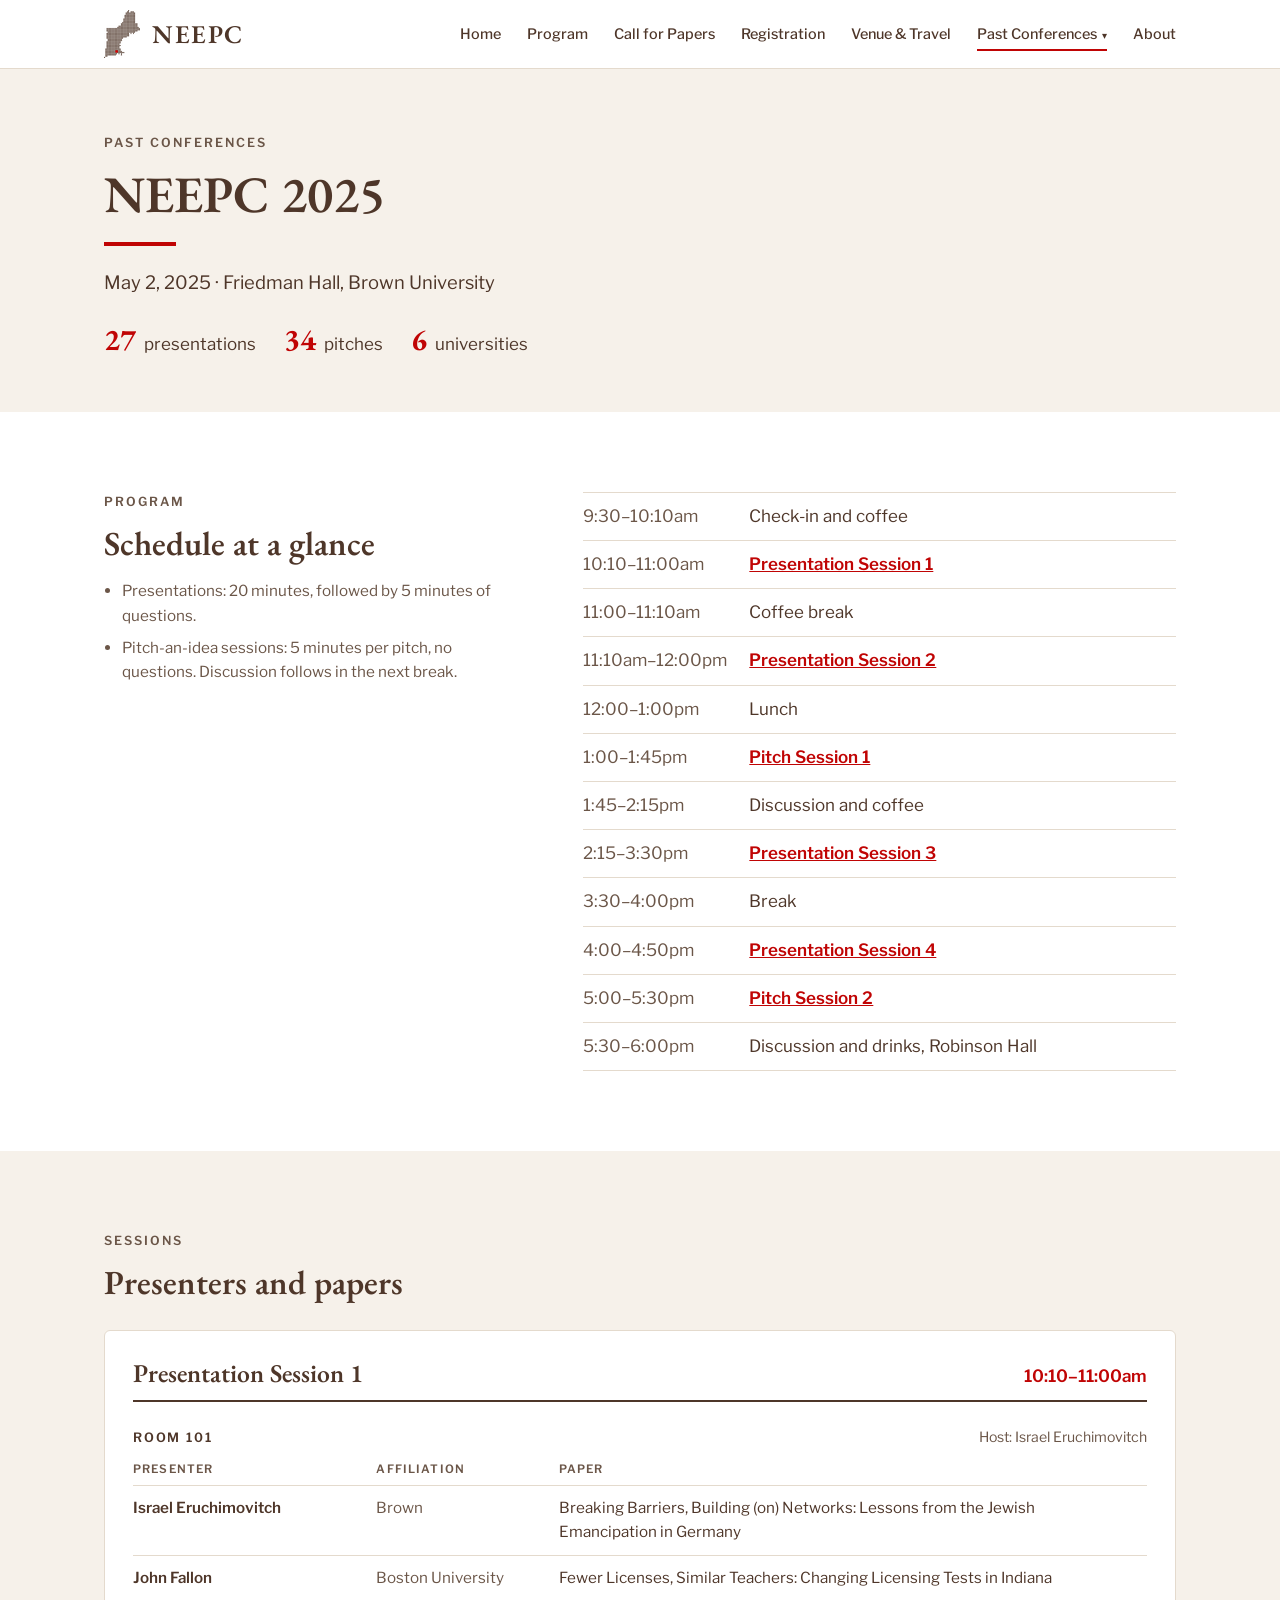
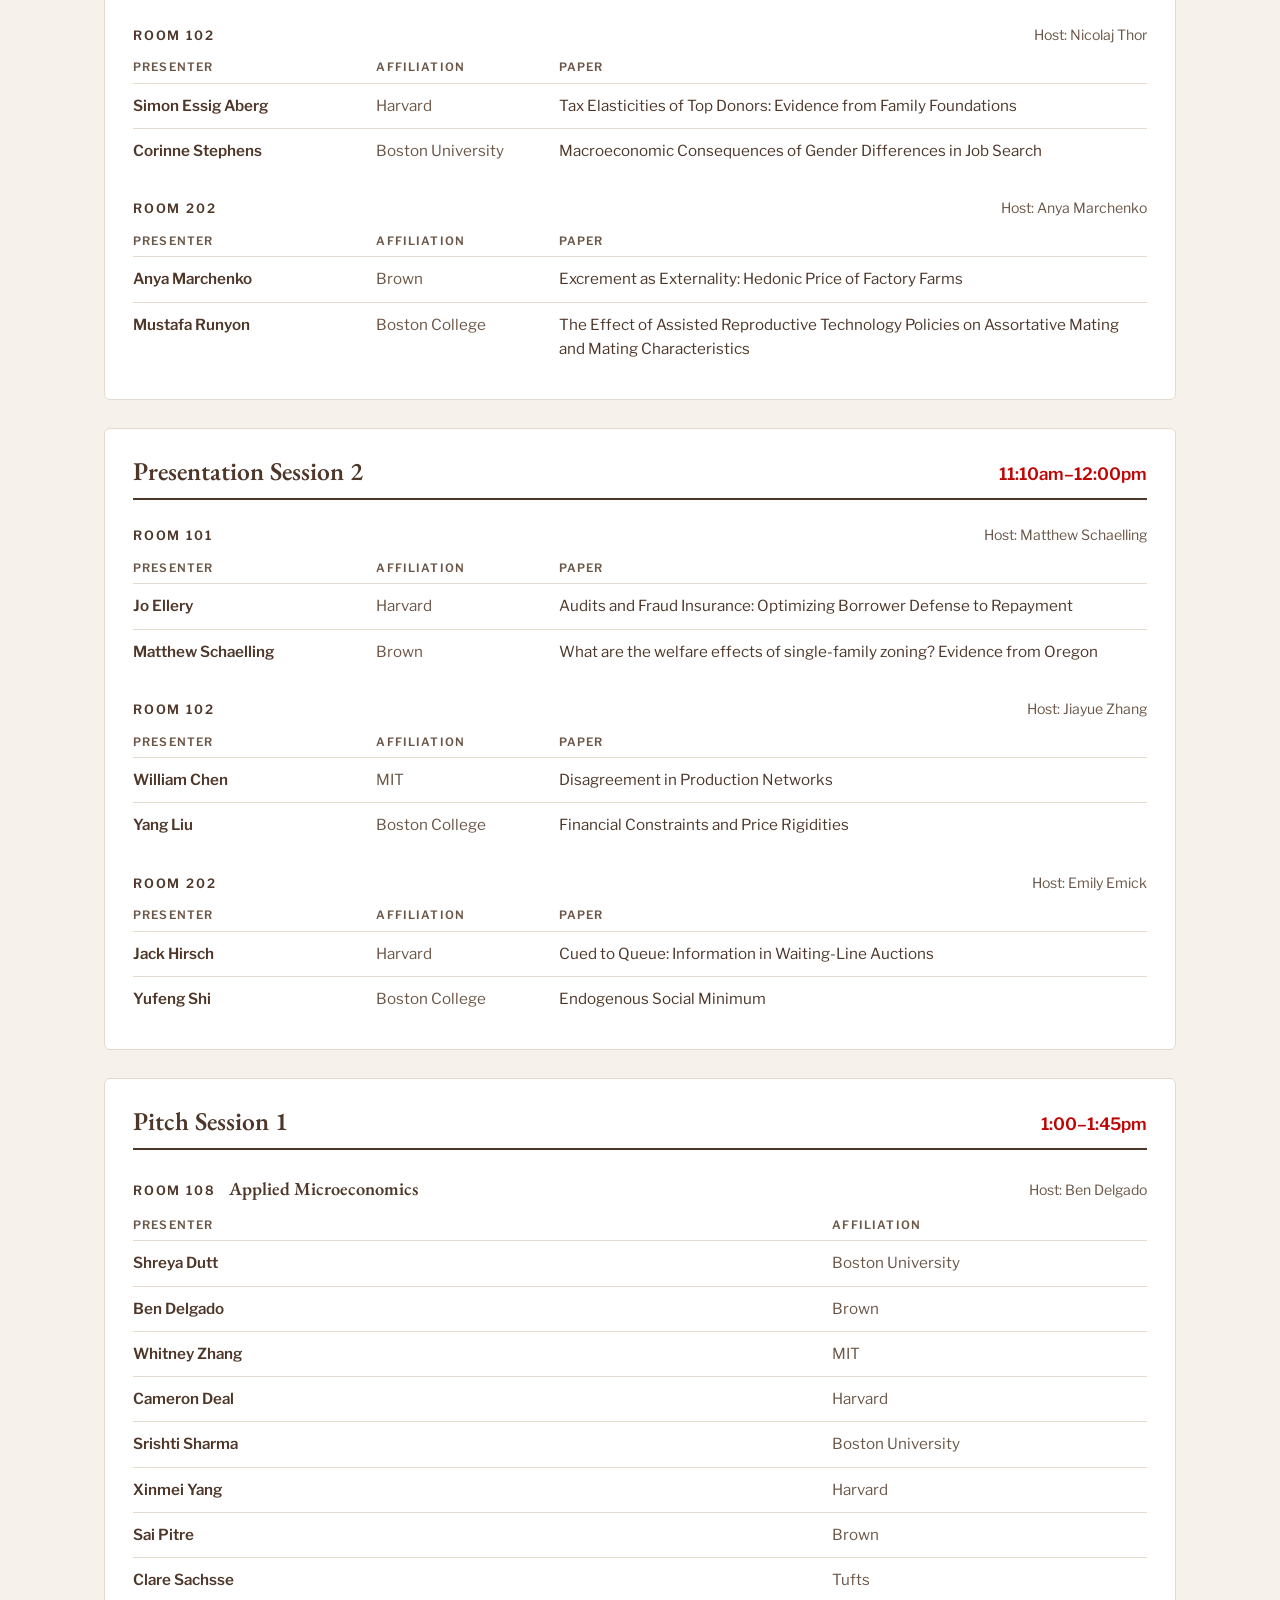
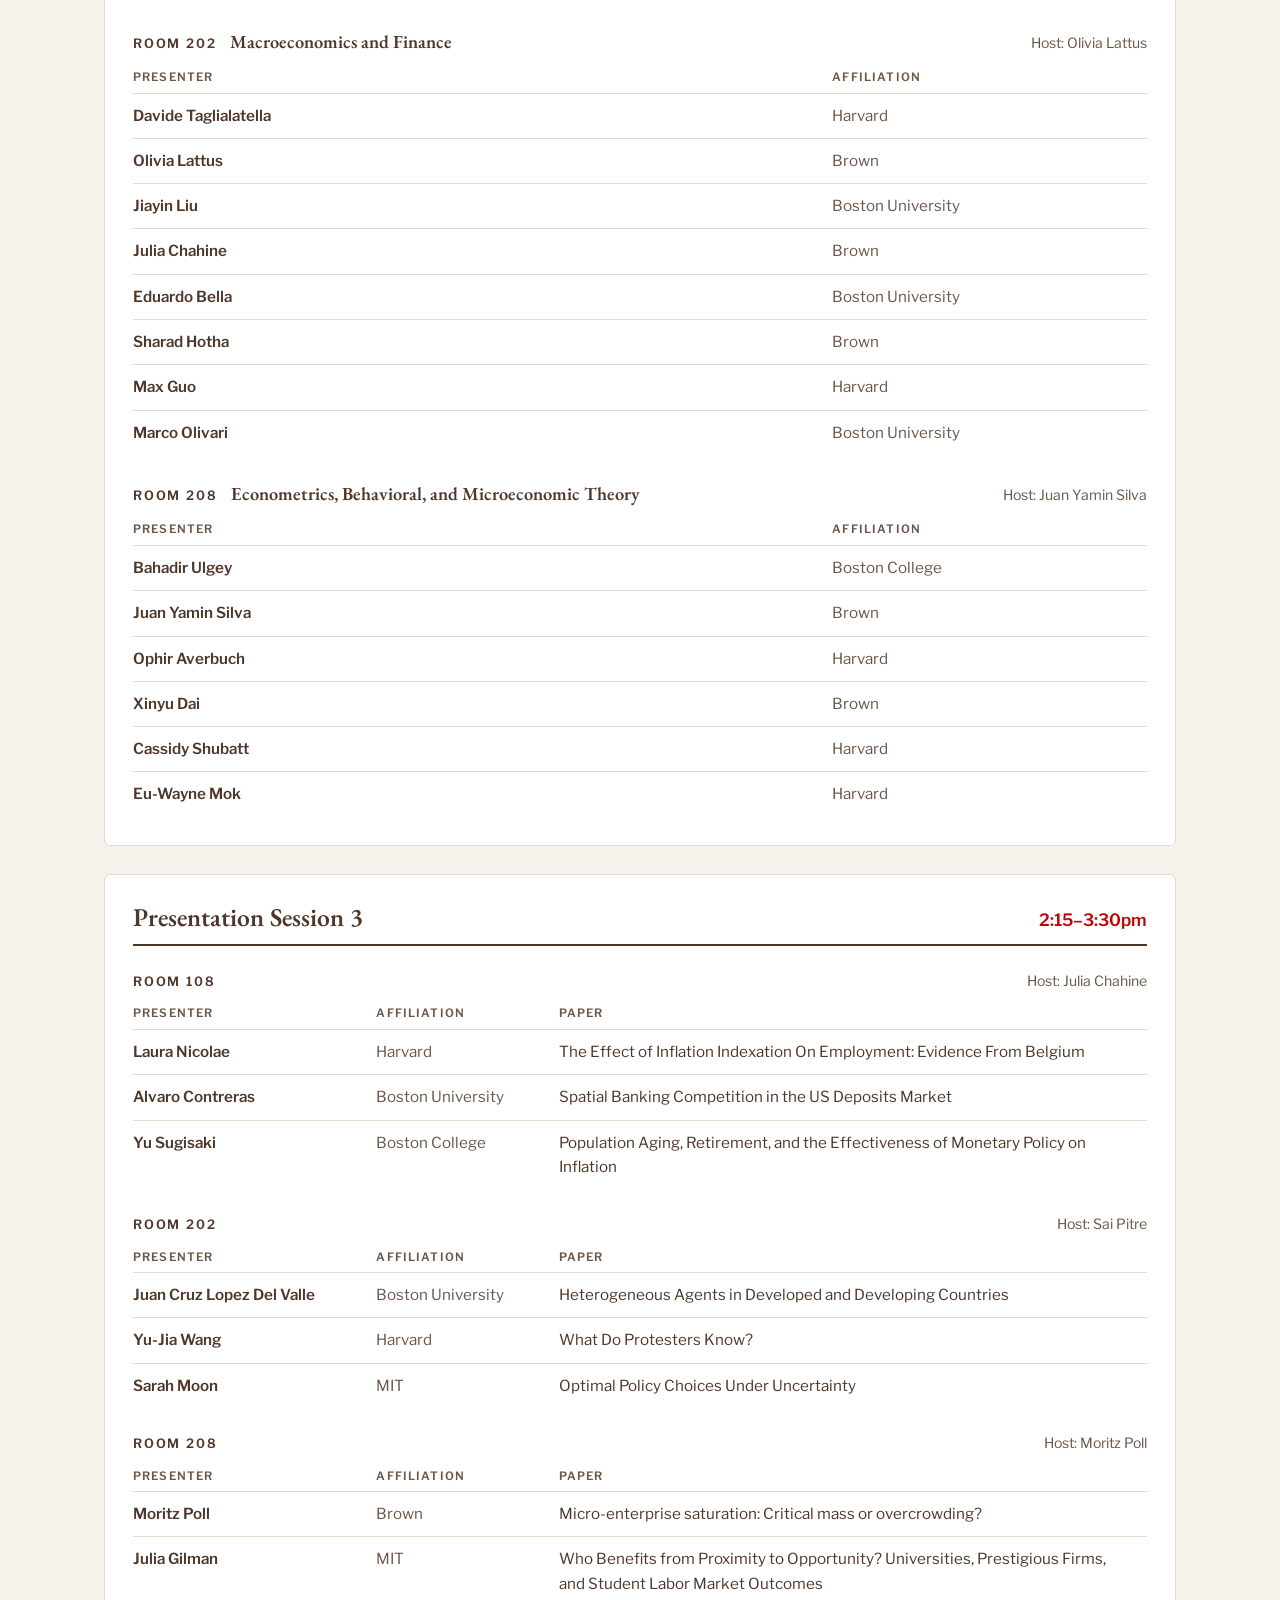
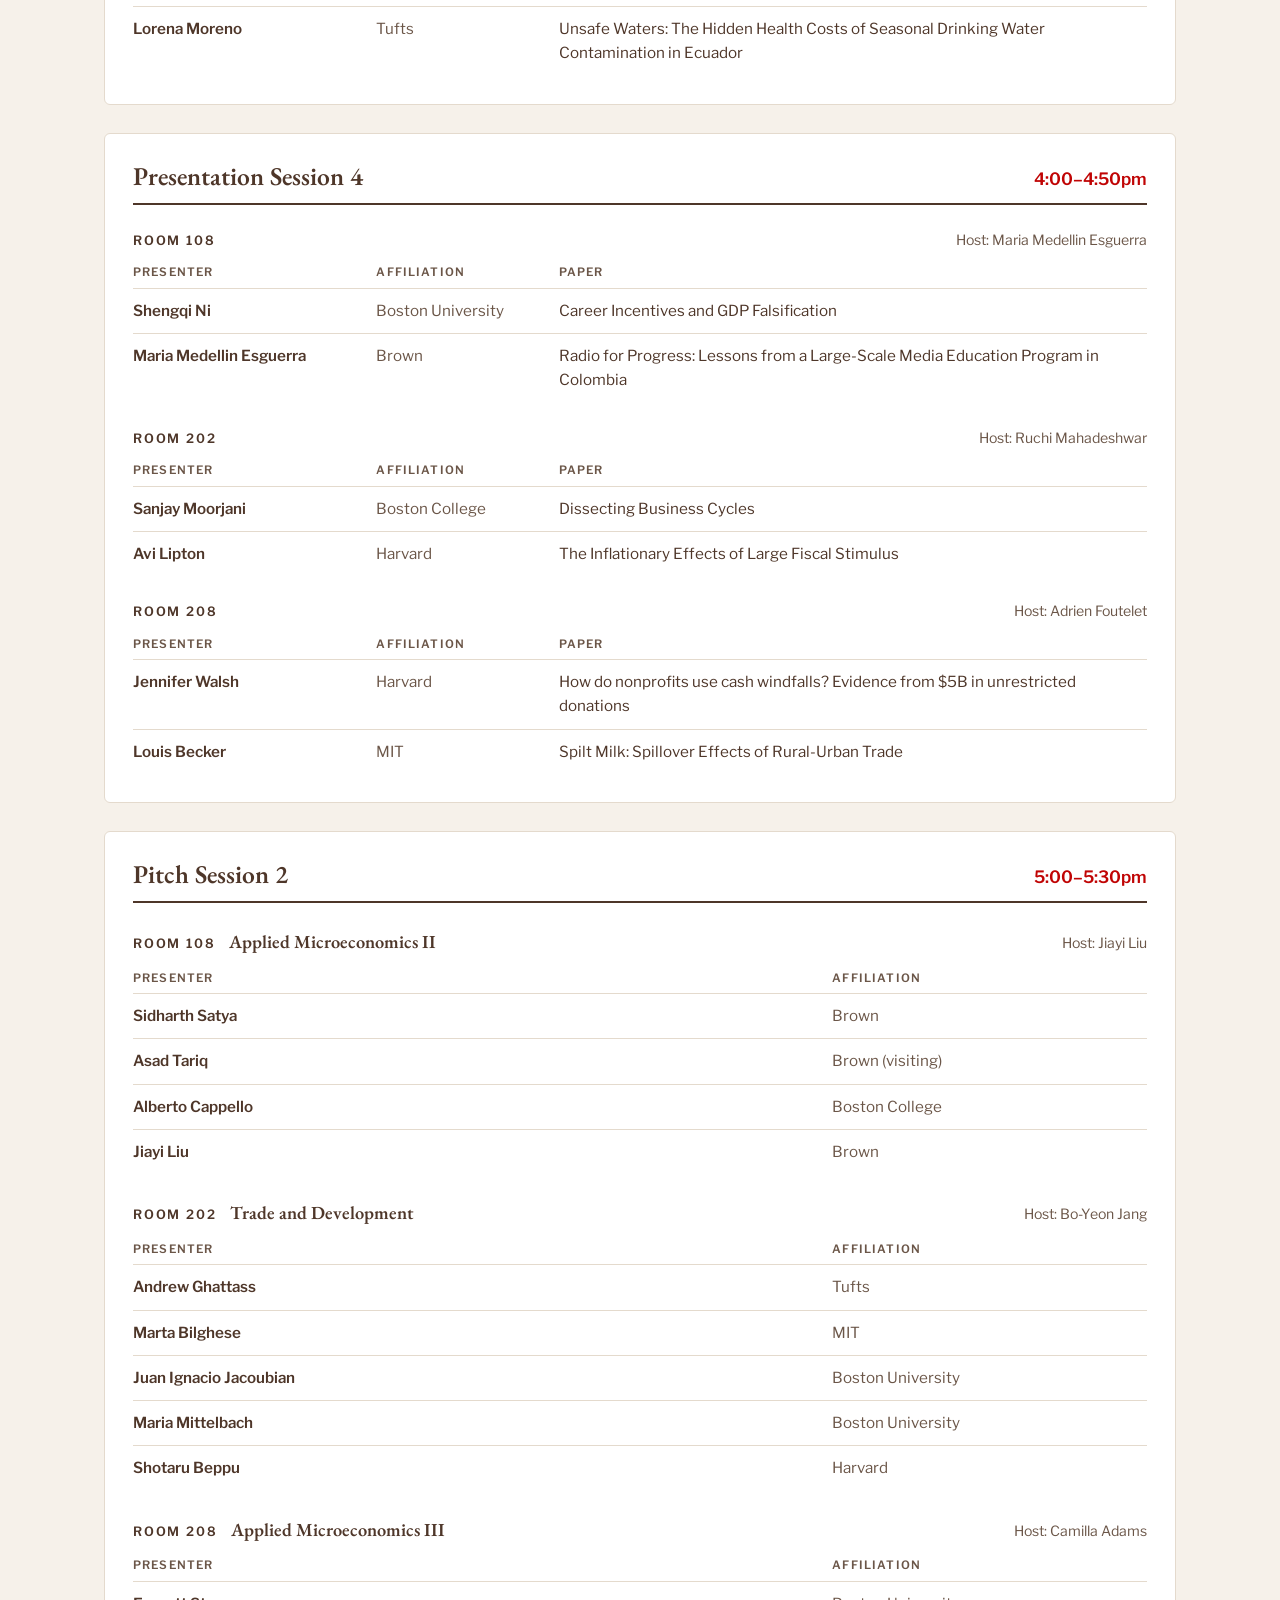
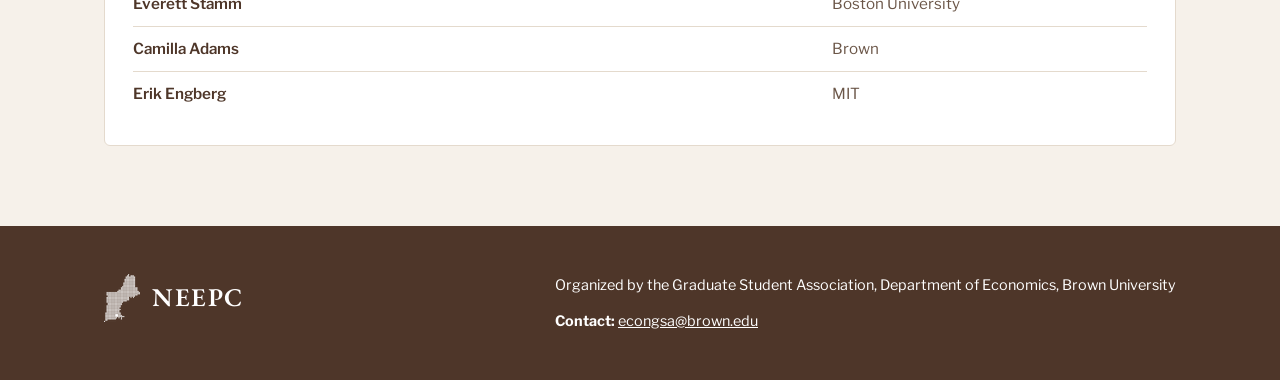
==== 2025.html @ 5b21d97c "Past Conferences dropdown with 2025 and 2026 program pages Co-Authored-By: Claude Opus 5.5 <noreply@" ====
<!doctype html>
<html lang="en">
<head>
  <meta charset="utf-8">
  <meta name="viewport" content="width=device-width, initial-scale=1">
  <title>NEEPC 2025 | Past Conferences</title>
  <meta name="description" content="Program of NEEPC 2025, held May 2, 2025 at Friedman Hall, Brown University.">
  <link rel="icon" href="favicon.svg" type="image/svg+xml">
  <link rel="preconnect" href="https://fonts.googleapis.com">
  <link rel="preconnect" href="https://fonts.gstatic.com" crossorigin>
  <link href="https://fonts.googleapis.com/css2?family=EB+Garamond:wght@500;600&family=Libre+Franklin:wght@400;500;600&display=swap" rel="stylesheet">
  <link rel="stylesheet" href="assets/css/style.css">
</head>
<body>

<header class="site-header">
  <div class="wrap">
    <a class="brand" href="./"><img src="assets/img/mark-header@1x.png" srcset="assets/img/mark-header@1x.png 1x, assets/img/mark-header@2x.png 2x, assets/img/mark-header@3x.png 3x, assets/img/mark-header@4x.png 4x" width="36" height="48" alt=""><span>NEEPC</span></a>
    <button class="nav-toggle" aria-expanded="false" aria-controls="nav">Menu</button>
    <ul class="nav" id="nav">
      <li><a href="./">Home</a></li>
      <li><a href="program.html">Program</a></li>
      <li><a href="call-for-papers.html">Call for Papers</a></li>
      <li><a href="registration.html">Registration</a></li>
      <li><a href="venue.html">Venue &amp; Travel</a></li>
      <li class="has-sub"><a href="past.html" aria-current="page">Past Conferences</a><ul class="sub"><li><a href="2025.html">NEEPC 2025</a></li><li><a href="2026.html">NEEPC 2026</a></li></ul></li>
      <li><a href="about.html">About</a></li>
    </ul>
  </div>
</header>

<main>
  <section class="page-head">
    <div class="wrap year-head">
      <div>
        <p class="eyebrow"><a href="past.html">Past Conferences</a></p>
        <h1>NEEPC 2025</h1>
        <hr class="rule">
        <p class="year-meta">May 2, 2025 · Friedman Hall, Brown University</p>
        <ul class="year-stats">
          <li><strong>27</strong> presentations</li>
          <li><strong>34</strong> pitches</li>
          <li><strong>6</strong> universities</li>
        </ul>
      </div>
      
    </div>
  </section>

  <section class="block">
    <div class="wrap two-col">
      <div>
        <p class="eyebrow">Program</p>
        <h2>Schedule at a glance</h2>
        <ul class="formats"><li>Presentations: 20 minutes, followed by 5 minutes of questions.</li><li>Pitch-an-idea sessions: 5 minutes per pitch, no questions. Discussion follows in the next break.</li></ul>
      </div>
      <ol class="glance">
        <li><span class="t">9:30–10:10am</span><span class="l">Check-in and coffee</span></li><li class="is-session"><span class="t">10:10–11:00am</span><span class="l"><a href="#p1">Presentation Session 1</a></span></li><li><span class="t">11:00–11:10am</span><span class="l">Coffee break</span></li><li class="is-session"><span class="t">11:10am–12:00pm</span><span class="l"><a href="#p2">Presentation Session 2</a></span></li><li><span class="t">12:00–1:00pm</span><span class="l">Lunch</span></li><li class="is-session"><span class="t">1:00–1:45pm</span><span class="l"><a href="#pitch1">Pitch Session 1</a></span></li><li><span class="t">1:45–2:15pm</span><span class="l">Discussion and coffee</span></li><li class="is-session"><span class="t">2:15–3:30pm</span><span class="l"><a href="#p3">Presentation Session 3</a></span></li><li><span class="t">3:30–4:00pm</span><span class="l">Break</span></li><li class="is-session"><span class="t">4:00–4:50pm</span><span class="l"><a href="#p4">Presentation Session 4</a></span></li><li class="is-session"><span class="t">5:00–5:30pm</span><span class="l"><a href="#pitch2">Pitch Session 2</a></span></li><li><span class="t">5:30–6:00pm</span><span class="l">Discussion and drinks, Robinson Hall</span></li>
      </ol>
    </div>
  </section>

  <section class="block alt">
    <div class="wrap">
      <p class="eyebrow">Sessions</p>
      <h2>Presenters and papers</h2>
      
      <section class="session" id="p1">
        <div class="session-head">
          <h3>Presentation Session 1</h3>
          <span class="session-time">10:10–11:00am</span>
        </div>
        
        <div class="room">
          <div class="room-head"><h4>Room 101</h4><span class="room-host">Host: Israel Eruchimovitch</span></div>
          <table class="talks">
            <thead><tr><th>Presenter</th><th>Affiliation</th><th>Paper</th></tr></thead>
            <tbody>
              <tr><td class="who">Israel Eruchimovitch</td><td class="aff">Brown</td><td class="paper">Breaking Barriers, Building (on) Networks: Lessons from the Jewish Emancipation in Germany</td></tr><tr><td class="who">John Fallon</td><td class="aff">Boston University</td><td class="paper">Fewer Licenses, Similar Teachers: Changing Licensing Tests in Indiana</td></tr>
            </tbody>
          </table>
        </div>
        <div class="room">
          <div class="room-head"><h4>Room 102</h4><span class="room-host">Host: Nicolaj Thor</span></div>
          <table class="talks">
            <thead><tr><th>Presenter</th><th>Affiliation</th><th>Paper</th></tr></thead>
            <tbody>
              <tr><td class="who">Simon Essig Aberg</td><td class="aff">Harvard</td><td class="paper">Tax Elasticities of Top Donors: Evidence from Family Foundations</td></tr><tr><td class="who">Corinne Stephens</td><td class="aff">Boston University</td><td class="paper">Macroeconomic Consequences of Gender Differences in Job Search</td></tr>
            </tbody>
          </table>
        </div>
        <div class="room">
          <div class="room-head"><h4>Room 202</h4><span class="room-host">Host: Anya Marchenko</span></div>
          <table class="talks">
            <thead><tr><th>Presenter</th><th>Affiliation</th><th>Paper</th></tr></thead>
            <tbody>
              <tr><td class="who">Anya Marchenko</td><td class="aff">Brown</td><td class="paper">Excrement as Externality: Hedonic Price of Factory Farms</td></tr><tr><td class="who">Mustafa Runyon</td><td class="aff">Boston College</td><td class="paper">The Effect of Assisted Reproductive Technology Policies on Assortative Mating and Mating Characteristics</td></tr>
            </tbody>
          </table>
        </div>
      </section>
      <section class="session" id="p2">
        <div class="session-head">
          <h3>Presentation Session 2</h3>
          <span class="session-time">11:10am–12:00pm</span>
        </div>
        
        <div class="room">
          <div class="room-head"><h4>Room 101</h4><span class="room-host">Host: Matthew Schaelling</span></div>
          <table class="talks">
            <thead><tr><th>Presenter</th><th>Affiliation</th><th>Paper</th></tr></thead>
            <tbody>
              <tr><td class="who">Jo Ellery</td><td class="aff">Harvard</td><td class="paper">Audits and Fraud Insurance: Optimizing Borrower Defense to Repayment</td></tr><tr><td class="who">Matthew Schaelling</td><td class="aff">Brown</td><td class="paper">What are the welfare effects of single-family zoning? Evidence from Oregon</td></tr>
            </tbody>
          </table>
        </div>
        <div class="room">
          <div class="room-head"><h4>Room 102</h4><span class="room-host">Host: Jiayue Zhang</span></div>
          <table class="talks">
            <thead><tr><th>Presenter</th><th>Affiliation</th><th>Paper</th></tr></thead>
            <tbody>
              <tr><td class="who">William Chen</td><td class="aff">MIT</td><td class="paper">Disagreement in Production Networks</td></tr><tr><td class="who">Yang Liu</td><td class="aff">Boston College</td><td class="paper">Financial Constraints and Price Rigidities</td></tr>
            </tbody>
          </table>
        </div>
        <div class="room">
          <div class="room-head"><h4>Room 202</h4><span class="room-host">Host: Emily Emick</span></div>
          <table class="talks">
            <thead><tr><th>Presenter</th><th>Affiliation</th><th>Paper</th></tr></thead>
            <tbody>
              <tr><td class="who">Jack Hirsch</td><td class="aff">Harvard</td><td class="paper">Cued to Queue: Information in Waiting-Line Auctions</td></tr><tr><td class="who">Yufeng Shi</td><td class="aff">Boston College</td><td class="paper">Endogenous Social Minimum</td></tr>
            </tbody>
          </table>
        </div>
      </section>
      <section class="session" id="pitch1">
        <div class="session-head">
          <h3>Pitch Session 1</h3>
          <span class="session-time">1:00–1:45pm</span>
        </div>
        
        <div class="room">
          <div class="room-head"><h4>Room 108</h4><span class="room-topic">Applied Microeconomics</span><span class="room-host">Host: Ben Delgado</span></div>
          <table class="talks no-titles">
            <thead><tr><th>Presenter</th><th>Affiliation</th></tr></thead>
            <tbody>
              <tr><td class="who">Shreya Dutt</td><td class="aff">Boston University</td></tr><tr><td class="who">Ben Delgado</td><td class="aff">Brown</td></tr><tr><td class="who">Whitney Zhang</td><td class="aff">MIT</td></tr><tr><td class="who">Cameron Deal</td><td class="aff">Harvard</td></tr><tr><td class="who">Srishti Sharma</td><td class="aff">Boston University</td></tr><tr><td class="who">Xinmei Yang</td><td class="aff">Harvard</td></tr><tr><td class="who">Sai Pitre</td><td class="aff">Brown</td></tr><tr><td class="who">Clare Sachsse</td><td class="aff">Tufts</td></tr>
            </tbody>
          </table>
        </div>
        <div class="room">
          <div class="room-head"><h4>Room 202</h4><span class="room-topic">Macroeconomics and Finance</span><span class="room-host">Host: Olivia Lattus</span></div>
          <table class="talks no-titles">
            <thead><tr><th>Presenter</th><th>Affiliation</th></tr></thead>
            <tbody>
              <tr><td class="who">Davide Taglialatella</td><td class="aff">Harvard</td></tr><tr><td class="who">Olivia Lattus</td><td class="aff">Brown</td></tr><tr><td class="who">Jiayin Liu</td><td class="aff">Boston University</td></tr><tr><td class="who">Julia Chahine</td><td class="aff">Brown</td></tr><tr><td class="who">Eduardo Bella</td><td class="aff">Boston University</td></tr><tr><td class="who">Sharad Hotha</td><td class="aff">Brown</td></tr><tr><td class="who">Max Guo</td><td class="aff">Harvard</td></tr><tr><td class="who">Marco Olivari</td><td class="aff">Boston University</td></tr>
            </tbody>
          </table>
        </div>
        <div class="room">
          <div class="room-head"><h4>Room 208</h4><span class="room-topic">Econometrics, Behavioral, and Microeconomic Theory</span><span class="room-host">Host: Juan Yamin Silva</span></div>
          <table class="talks no-titles">
            <thead><tr><th>Presenter</th><th>Affiliation</th></tr></thead>
            <tbody>
              <tr><td class="who">Bahadir Ulgey</td><td class="aff">Boston College</td></tr><tr><td class="who">Juan Yamin Silva</td><td class="aff">Brown</td></tr><tr><td class="who">Ophir Averbuch</td><td class="aff">Harvard</td></tr><tr><td class="who">Xinyu Dai</td><td class="aff">Brown</td></tr><tr><td class="who">Cassidy Shubatt</td><td class="aff">Harvard</td></tr><tr><td class="who">Eu-Wayne Mok</td><td class="aff">Harvard</td></tr>
            </tbody>
          </table>
        </div>
      </section>
      <section class="session" id="p3">
        <div class="session-head">
          <h3>Presentation Session 3</h3>
          <span class="session-time">2:15–3:30pm</span>
        </div>
        
        <div class="room">
          <div class="room-head"><h4>Room 108</h4><span class="room-host">Host: Julia Chahine</span></div>
          <table class="talks">
            <thead><tr><th>Presenter</th><th>Affiliation</th><th>Paper</th></tr></thead>
            <tbody>
              <tr><td class="who">Laura Nicolae</td><td class="aff">Harvard</td><td class="paper">The Effect of Inflation Indexation On Employment: Evidence From Belgium</td></tr><tr><td class="who">Alvaro Contreras</td><td class="aff">Boston University</td><td class="paper">Spatial Banking Competition in the US Deposits Market</td></tr><tr><td class="who">Yu Sugisaki</td><td class="aff">Boston College</td><td class="paper">Population Aging, Retirement, and the Effectiveness of Monetary Policy on Inflation</td></tr>
            </tbody>
          </table>
        </div>
        <div class="room">
          <div class="room-head"><h4>Room 202</h4><span class="room-host">Host: Sai Pitre</span></div>
          <table class="talks">
            <thead><tr><th>Presenter</th><th>Affiliation</th><th>Paper</th></tr></thead>
            <tbody>
              <tr><td class="who">Juan Cruz Lopez Del Valle</td><td class="aff">Boston University</td><td class="paper">Heterogeneous Agents in Developed and Developing Countries</td></tr><tr><td class="who">Yu-Jia Wang</td><td class="aff">Harvard</td><td class="paper">What Do Protesters Know?</td></tr><tr><td class="who">Sarah Moon</td><td class="aff">MIT</td><td class="paper">Optimal Policy Choices Under Uncertainty</td></tr>
            </tbody>
          </table>
        </div>
        <div class="room">
          <div class="room-head"><h4>Room 208</h4><span class="room-host">Host: Moritz Poll</span></div>
          <table class="talks">
            <thead><tr><th>Presenter</th><th>Affiliation</th><th>Paper</th></tr></thead>
            <tbody>
              <tr><td class="who">Moritz Poll</td><td class="aff">Brown</td><td class="paper">Micro-enterprise saturation: Critical mass or overcrowding?</td></tr><tr><td class="who">Julia Gilman</td><td class="aff">MIT</td><td class="paper">Who Benefits from Proximity to Opportunity? Universities, Prestigious Firms, and Student Labor Market Outcomes</td></tr><tr><td class="who">Lorena Moreno</td><td class="aff">Tufts</td><td class="paper">Unsafe Waters: The Hidden Health Costs of Seasonal Drinking Water Contamination in Ecuador</td></tr>
            </tbody>
          </table>
        </div>
      </section>
      <section class="session" id="p4">
        <div class="session-head">
          <h3>Presentation Session 4</h3>
          <span class="session-time">4:00–4:50pm</span>
        </div>
        
        <div class="room">
          <div class="room-head"><h4>Room 108</h4><span class="room-host">Host: Maria Medellin Esguerra</span></div>
          <table class="talks">
            <thead><tr><th>Presenter</th><th>Affiliation</th><th>Paper</th></tr></thead>
            <tbody>
              <tr><td class="who">Shengqi Ni</td><td class="aff">Boston University</td><td class="paper">Career Incentives and GDP Falsification</td></tr><tr><td class="who">Maria Medellin Esguerra</td><td class="aff">Brown</td><td class="paper">Radio for Progress: Lessons from a Large-Scale Media Education Program in Colombia</td></tr>
            </tbody>
          </table>
        </div>
        <div class="room">
          <div class="room-head"><h4>Room 202</h4><span class="room-host">Host: Ruchi Mahadeshwar</span></div>
          <table class="talks">
            <thead><tr><th>Presenter</th><th>Affiliation</th><th>Paper</th></tr></thead>
            <tbody>
              <tr><td class="who">Sanjay Moorjani</td><td class="aff">Boston College</td><td class="paper">Dissecting Business Cycles</td></tr><tr><td class="who">Avi Lipton</td><td class="aff">Harvard</td><td class="paper">The Inflationary Effects of Large Fiscal Stimulus</td></tr>
            </tbody>
          </table>
        </div>
        <div class="room">
          <div class="room-head"><h4>Room 208</h4><span class="room-host">Host: Adrien Foutelet</span></div>
          <table class="talks">
            <thead><tr><th>Presenter</th><th>Affiliation</th><th>Paper</th></tr></thead>
            <tbody>
              <tr><td class="who">Jennifer Walsh</td><td class="aff">Harvard</td><td class="paper">How do nonprofits use cash windfalls? Evidence from $5B in unrestricted donations</td></tr><tr><td class="who">Louis Becker</td><td class="aff">MIT</td><td class="paper">Spilt Milk: Spillover Effects of Rural-Urban Trade</td></tr>
            </tbody>
          </table>
        </div>
      </section>
      <section class="session" id="pitch2">
        <div class="session-head">
          <h3>Pitch Session 2</h3>
          <span class="session-time">5:00–5:30pm</span>
        </div>
        
        <div class="room">
          <div class="room-head"><h4>Room 108</h4><span class="room-topic">Applied Microeconomics II</span><span class="room-host">Host: Jiayi Liu</span></div>
          <table class="talks no-titles">
            <thead><tr><th>Presenter</th><th>Affiliation</th></tr></thead>
            <tbody>
              <tr><td class="who">Sidharth Satya</td><td class="aff">Brown</td></tr><tr><td class="who">Asad Tariq</td><td class="aff">Brown (visiting)</td></tr><tr><td class="who">Alberto Cappello</td><td class="aff">Boston College</td></tr><tr><td class="who">Jiayi Liu</td><td class="aff">Brown</td></tr>
            </tbody>
          </table>
        </div>
        <div class="room">
          <div class="room-head"><h4>Room 202</h4><span class="room-topic">Trade and Development</span><span class="room-host">Host: Bo-Yeon Jang</span></div>
          <table class="talks no-titles">
            <thead><tr><th>Presenter</th><th>Affiliation</th></tr></thead>
            <tbody>
              <tr><td class="who">Andrew Ghattass</td><td class="aff">Tufts</td></tr><tr><td class="who">Marta Bilghese</td><td class="aff">MIT</td></tr><tr><td class="who">Juan Ignacio Jacoubian</td><td class="aff">Boston University</td></tr><tr><td class="who">Maria Mittelbach</td><td class="aff">Boston University</td></tr><tr><td class="who">Shotaru Beppu</td><td class="aff">Harvard</td></tr>
            </tbody>
          </table>
        </div>
        <div class="room">
          <div class="room-head"><h4>Room 208</h4><span class="room-topic">Applied Microeconomics III</span><span class="room-host">Host: Camilla Adams</span></div>
          <table class="talks no-titles">
            <thead><tr><th>Presenter</th><th>Affiliation</th></tr></thead>
            <tbody>
              <tr><td class="who">Everett Stamm</td><td class="aff">Boston University</td></tr><tr><td class="who">Camilla Adams</td><td class="aff">Brown</td></tr><tr><td class="who">Erik Engberg</td><td class="aff">MIT</td></tr>
            </tbody>
          </table>
        </div>
      </section>
    </div>
  </section>
</main>

<footer class="site-footer">
  <div class="wrap">
    <a class="brand" href="./"><img src="assets/img/mark-header-white@1x.png" srcset="assets/img/mark-header-white@1x.png 1x, assets/img/mark-header-white@2x.png 2x, assets/img/mark-header-white@3x.png 3x, assets/img/mark-header-white@4x.png 4x" width="36" height="48" alt=""><span>NEEPC</span></a>
    <div class="footer-info">
      <p>Organized by the Graduate Student Association, Department of Economics, Brown University</p>
      <address><strong>Contact:</strong> <a href="mailto:econgsa@brown.edu">econgsa@brown.edu</a></address>
    </div>
  </div>
</footer>

<script>
  const toggle = document.querySelector('.nav-toggle');
  const nav = document.getElementById('nav');
  toggle.addEventListener('click', () => {
    const open = nav.classList.toggle('open');
    toggle.setAttribute('aria-expanded', open);
  });
</script>
</body>
</html>
---- assets/css/style.css ----
/* NEEPC site styles. Colors and fonts follow the logo design. */
:root {
  --brown: #4E3629;
  --brown-soft: #6B5648;
  --red: #C00404;
  --gold: #FFC72C;
  --cream: #F6F1EA;
  --white: #FFFFFF;
  --line: #E4DACD;
  --serif: 'EB Garamond', Georgia, serif;
  --sans: 'Libre Franklin', system-ui, -apple-system, sans-serif;
  --max: 1120px;
}

* { box-sizing: border-box; }
html { scroll-behavior: smooth; }
body {
  margin: 0;
  font-family: var(--sans);
  font-size: 17px;
  line-height: 1.6;
  color: var(--brown);
  background: var(--white);
}
img { max-width: 100%; display: block; }
a { color: var(--red); }
a:hover { color: var(--brown); }
h1, h2, h3 { font-family: var(--serif); font-weight: 600; line-height: 1.15; margin: 0 0 .5em; }
h2 { font-size: 2.1rem; }
h3 { font-size: 1.35rem; }
.wrap { max-width: var(--max); margin: 0 auto; padding: 0 24px; }
.eyebrow {
  font-size: .78rem; font-weight: 600; letter-spacing: .16em; text-transform: uppercase;
  color: var(--brown-soft); margin: 0 0 .75rem;
}
.rule { width: 72px; height: 4px; background: var(--red); border: 0; margin: 18px 0 22px; }
.tba { background: #FFF3CC; padding: 0 .3em; border-radius: 3px; }

/* Header */
.site-header {
  position: sticky; top: 0; z-index: 10;
  background: rgba(255,255,255,.96); border-bottom: 1px solid var(--line);
  backdrop-filter: blur(6px);
}
.site-header .wrap { display: flex; align-items: center; justify-content: space-between; height: 68px; }
.brand { display: flex; align-items: center; gap: 12px; text-decoration: none; color: var(--brown); }
.brand img { width: 36px; height: 48px; flex-shrink: 0; }
.brand span { font-family: var(--serif); font-weight: 600; font-size: 1.6rem; letter-spacing: .06em; }
.nav { display: flex; gap: 26px; list-style: none; margin: 0; padding: 0; }
.nav a {
  text-decoration: none; color: var(--brown); font-size: .9rem; font-weight: 500;
  padding: 6px 0; border-bottom: 2px solid transparent;
}
.nav a:hover, .nav a[aria-current="page"] { border-bottom-color: var(--red); color: var(--brown); }
.nav-toggle {
  display: none; background: none; border: 1px solid var(--line); border-radius: 6px;
  font: inherit; font-size: .9rem; color: var(--brown); padding: 6px 12px; cursor: pointer;
}

/* Buttons */
.btn {
  display: inline-block; padding: 12px 22px; border-radius: 4px; font-weight: 600; font-size: .95rem;
  text-decoration: none; border: 2px solid var(--red); background: var(--red); color: var(--white);
}
.btn:hover { background: var(--brown); border-color: var(--brown); color: var(--white); }
.btn.ghost { background: transparent; color: var(--brown); border-color: var(--brown); }
.btn.ghost:hover { background: var(--brown); color: var(--white); }
.actions { display: flex; flex-wrap: wrap; gap: 12px; margin-top: 28px; }

/* Hero */
.hero { display: grid; grid-template-columns: minmax(0,1fr) minmax(0,1fr); background: var(--cream); min-height: 560px; }
.hero-text { padding: 72px 56px 72px max(24px, calc((100vw - var(--max)) / 2 + 24px)); align-self: center; }
.hero-mark { width: 84px; margin-bottom: 22px; }
.hero h1 { font-size: clamp(2.6rem, 5vw, 4.2rem); letter-spacing: .02em; margin: 0; }
.hero .subtitle { font-size: .95rem; font-weight: 600; letter-spacing: .14em; text-transform: uppercase; margin: 0; }
.hero .when { font-size: 1.15rem; margin: 18px 0 0; }
.hero-photo { position: relative; min-height: 360px; }
.hero-photo img { position: absolute; inset: 0; width: 100%; height: 100%; object-fit: cover; object-position: 45% 50%; }
.hero-photo figcaption {
  position: absolute; left: 0; bottom: 0; padding: 6px 12px; font-size: .75rem;
  background: rgba(78,54,41,.85); color: var(--white);
}

/* Key dates band */
.dates { background: var(--brown); color: var(--white); padding: 40px 0; }
.dates .eyebrow { color: #D9CBBB; }
.dates ol { list-style: none; margin: 0; padding: 0; display: grid; grid-template-columns: repeat(5, minmax(0,1fr)); gap: 20px; }
.dates li { border-top: 2px solid rgba(255,255,255,.3); padding-top: 12px; }
.dates li.highlight { border-top-color: var(--gold); }
.dates .label { display: block; font-size: .8rem; letter-spacing: .08em; text-transform: uppercase; color: #D9CBBB; }
.dates .date { font-family: var(--serif); font-size: 1.4rem; font-weight: 600; }
.dates .tba { background: rgba(255,199,44,.25); color: var(--white); }

/* Sections */
section.block { padding: 80px 0; }
section.block.alt { background: var(--cream); }
.two-col { display: grid; grid-template-columns: 1fr 1.4fr; gap: 56px; align-items: start; }
.lead { font-size: 1.2rem; }

.cards { display: grid; grid-template-columns: repeat(auto-fit, minmax(240px, 1fr)); gap: 24px; margin-top: 32px; }
.card { background: var(--white); border: 1px solid var(--line); border-radius: 6px; padding: 24px; }
.card .avatar {
  width: 88px; height: 88px; border-radius: 50%; background: var(--cream);
  display: grid; place-items: center; margin-bottom: 16px; color: var(--brown-soft); font-size: .8rem;
}
.card p { margin: 0; }
.card .meta { color: var(--brown-soft); font-size: .9rem; }

.stats { display: grid; grid-template-columns: repeat(4, 1fr); gap: 24px; margin-top: 32px; text-align: center; }
.stat .num { font-family: var(--serif); font-size: 3.2rem; font-weight: 600; line-height: 1; color: var(--red); }
.stat .what { font-size: .85rem; letter-spacing: .08em; text-transform: uppercase; margin-top: 8px; }

.schools { display: flex; flex-wrap: wrap; gap: 12px; list-style: none; padding: 0; margin: 28px 0 0; }
.schools li { border: 1px solid var(--line); background: var(--white); border-radius: 999px; padding: 8px 18px; font-size: .95rem; }

/* Simple inner pages */
.page-head { background: var(--cream); padding: 64px 0 48px; }
.page-head h1 { font-size: clamp(2.2rem, 4vw, 3.2rem); margin: 0; }
.page-body { padding: 56px 0 96px; max-width: 760px; }

/* Footer */
.site-footer { background: var(--brown); color: var(--white); padding: 48px 0; font-size: .9rem; }
.site-footer .wrap { display: flex; flex-wrap: wrap; justify-content: space-between; gap: 24px; align-items: center; }
.site-footer .brand { color: var(--white); }
.site-footer a { color: var(--white); }
.site-footer a:hover { color: var(--gold); }
.site-footer p { margin: 0; }

/* Phones and small tablets */
@media (max-width: 900px) {
  .nav-toggle { display: block; }
  .nav {
    display: none; position: absolute; top: 68px; left: 0; right: 0; flex-direction: column; gap: 0;
    background: var(--white); border-bottom: 1px solid var(--line); padding: 8px 24px 16px;
  }
  .nav.open { display: flex; }
  .nav a { display: block; padding: 10px 0; border-bottom: 1px solid var(--line); }
  .hero { grid-template-columns: minmax(0,1fr); min-height: 0; }
  .hero-text { padding: 48px 24px; }
  .hero-photo { min-height: 300px; aspect-ratio: 4 / 3; }
  .dates ol { grid-template-columns: repeat(2, minmax(0,1fr)); }
  .two-col { grid-template-columns: 1fr; gap: 16px; }
  .stats { grid-template-columns: repeat(2, 1fr); }
  section.block { padding: 56px 0; }
}
@media (max-width: 480px) {
  .wrap { padding: 0 16px; }
  .hero-text { padding: 40px 16px; }
  .dates ol { grid-template-columns: 1fr; }
}

/* In-page section links (Venue & Travel) */
.subnav { display: flex; flex-wrap: wrap; gap: 10px; }
.subnav a {
  text-decoration: none; color: var(--brown); font-size: .9rem; font-weight: 500;
  border: 1px solid var(--brown); border-radius: 999px; padding: 6px 16px;
}
.subnav a:hover { background: var(--brown); color: var(--white); }
section[id] { scroll-margin-top: 72px; }
.card h3 + p { margin-top: 4px; }
.map { border-radius: 6px; overflow: hidden; border: 1px solid var(--line); aspect-ratio: 4 / 3; }
.map iframe { width: 100%; height: 100%; border: 0; display: block; }
.site-footer .wrap { align-items: flex-start; }
.footer-info { display: flex; flex-direction: column; gap: 14px; }
.footer-info address { font-style: normal; line-height: 1.5; }

/* Past Conferences dropdown */
.nav .has-sub { position: relative; }
.nav .has-sub > a::after { content: "▾"; font-size: .7em; margin-left: 5px; }
.nav .sub {
  display: none; position: absolute; top: 100%; left: -16px; min-width: 170px; z-index: 20;
  list-style: none; margin: 0; padding: 8px 0; background: var(--white);
  border: 1px solid var(--line); border-radius: 6px; box-shadow: 0 8px 24px rgba(78,54,41,.12);
}
.nav .has-sub:hover .sub, .nav .has-sub:focus-within .sub { display: block; }
.nav .sub a { display: block; padding: 8px 16px; border-bottom: 0; white-space: nowrap; }
.nav .sub a:hover { background: var(--cream); }

/* Past conference pages */
.eyebrow a { color: inherit; text-decoration: none; }
.eyebrow a:hover { color: var(--red); }
.year-head.has-photo { display: grid; grid-template-columns: minmax(0,1.2fr) minmax(0,1fr); gap: 48px; align-items: center; }
.year-photo { margin: 0; }
.year-photo img { width: 100%; aspect-ratio: 4 / 3; object-fit: cover; border-radius: 6px; }
.year-meta { font-size: 1.15rem; margin: 0; }
.year-stats { list-style: none; display: flex; flex-wrap: wrap; gap: 8px 28px; padding: 0; margin: 18px 0 0; }
.year-stats strong { font-family: var(--serif); font-size: 1.9rem; color: var(--red); margin-right: 4px; }
.formats { padding-left: 18px; color: var(--brown-soft); font-size: .95rem; }
.formats li { margin-bottom: 8px; }
.glance { list-style: none; margin: 0; padding: 0; border-top: 1px solid var(--line); }
.glance li { display: grid; grid-template-columns: 150px minmax(0,1fr); gap: 16px; padding: 10px 0; border-bottom: 1px solid var(--line); }
.glance .t { color: var(--brown-soft); font-variant-numeric: tabular-nums; }
.glance .is-session .l a { font-weight: 600; }
.session {
  background: var(--white); border: 1px solid var(--line); border-radius: 6px;
  padding: 28px; margin-top: 28px; scroll-margin-top: 84px;
}
.session-head {
  display: flex; flex-wrap: wrap; justify-content: space-between; align-items: baseline; gap: 4px 16px;
  border-bottom: 2px solid var(--brown); padding-bottom: 10px;
}
.session-head h3 { margin: 0; font-size: 1.6rem; }
.session-time { font-weight: 600; color: var(--red); }
.room { margin-top: 24px; }
.room-head { display: flex; flex-wrap: wrap; align-items: baseline; gap: 4px 14px; margin-bottom: 6px; }
.room-head h4 { margin: 0; font-size: .8rem; font-weight: 600; letter-spacing: .14em; text-transform: uppercase; }
.room-topic { font-family: var(--serif); font-size: 1.15rem; font-weight: 600; }
.room-host { margin-left: auto; color: var(--brown-soft); font-size: .88rem; }
table.talks { width: 100%; border-collapse: collapse; font-size: .95rem; }
table.talks th {
  text-align: left; font-size: .72rem; font-weight: 600; letter-spacing: .1em; text-transform: uppercase;
  color: var(--brown-soft); padding: 6px 16px 6px 0; border-bottom: 1px solid var(--line);
}
table.talks td { padding: 10px 16px 10px 0; border-bottom: 1px solid var(--line); vertical-align: top; }
table.talks tr:last-child td { border-bottom: 0; }
table.talks .who { width: 24%; font-weight: 600; }
table.talks .aff { width: 18%; color: var(--brown-soft); }
table.talks.no-titles .who { width: 40%; }
.year-card { display: block; text-decoration: none; color: var(--brown); }
.year-card:hover { border-color: var(--brown); color: var(--brown); }
.year-card p { margin: 0 0 6px; }
.year-card .more { color: var(--red); font-weight: 600; margin-top: 14px; }

@media (max-width: 900px) {
  .nav .has-sub > a::after { content: none; }
  .nav .sub { display: block; position: static; border: 0; box-shadow: none; padding: 0 0 0 16px; min-width: 0; }
  .nav .sub a { border-bottom: 1px solid var(--line); padding: 10px 0; }
  .year-head.has-photo { grid-template-columns: minmax(0,1fr); gap: 28px; }
}
@media (max-width: 700px) {
  .glance li { grid-template-columns: 120px minmax(0,1fr); }
  .session { padding: 20px 16px; }
  .room-host { margin-left: 0; width: 100%; }
  table.talks thead { display: none; }
  table.talks, table.talks tbody, table.talks tr { display: block; width: 100%; }
  table.talks tr { padding: 10px 0; border-bottom: 1px solid var(--line); }
  table.talks tr:last-child { border-bottom: 0; }
  table.talks td { display: inline; padding: 0; border: 0; }
  table.talks .who, table.talks .aff, table.talks.no-titles .who { width: auto; }
  table.talks .aff::before { content: " · "; }
  table.talks .paper { display: block; margin-top: 2px; }
}
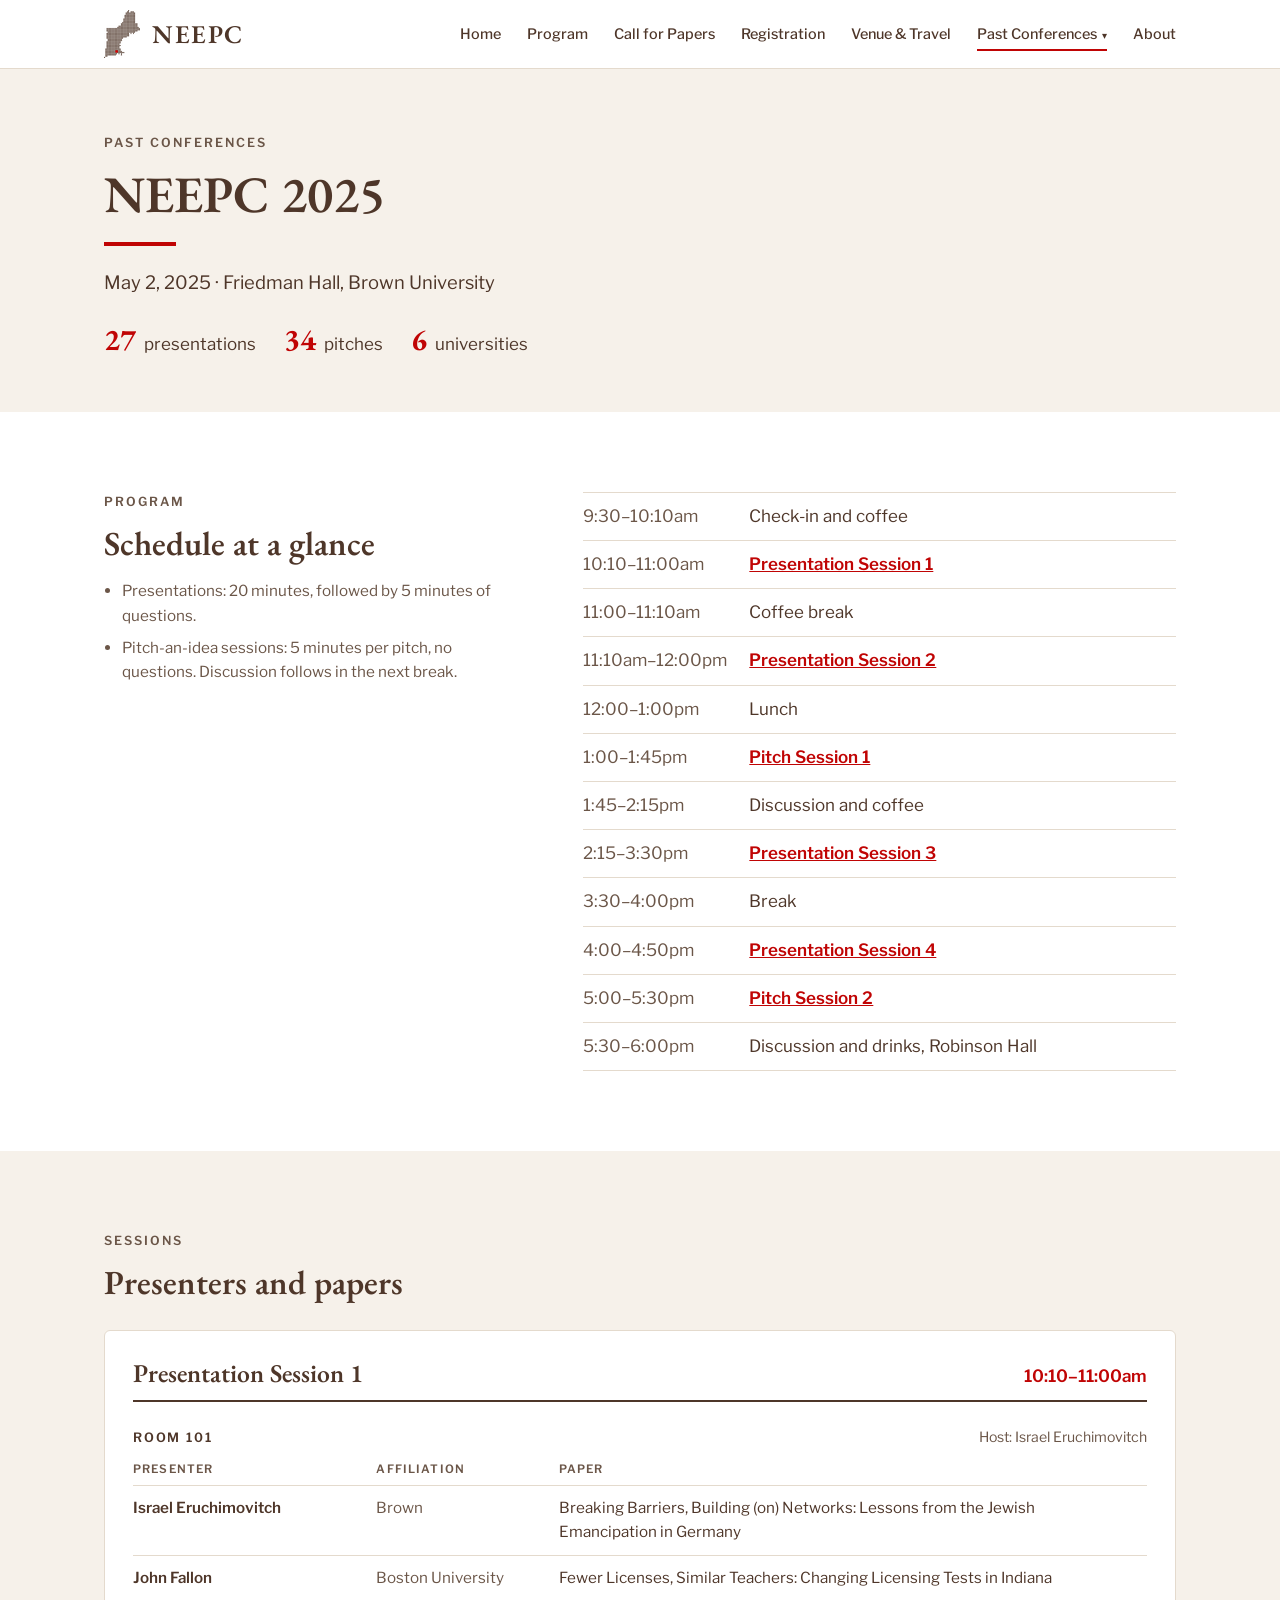
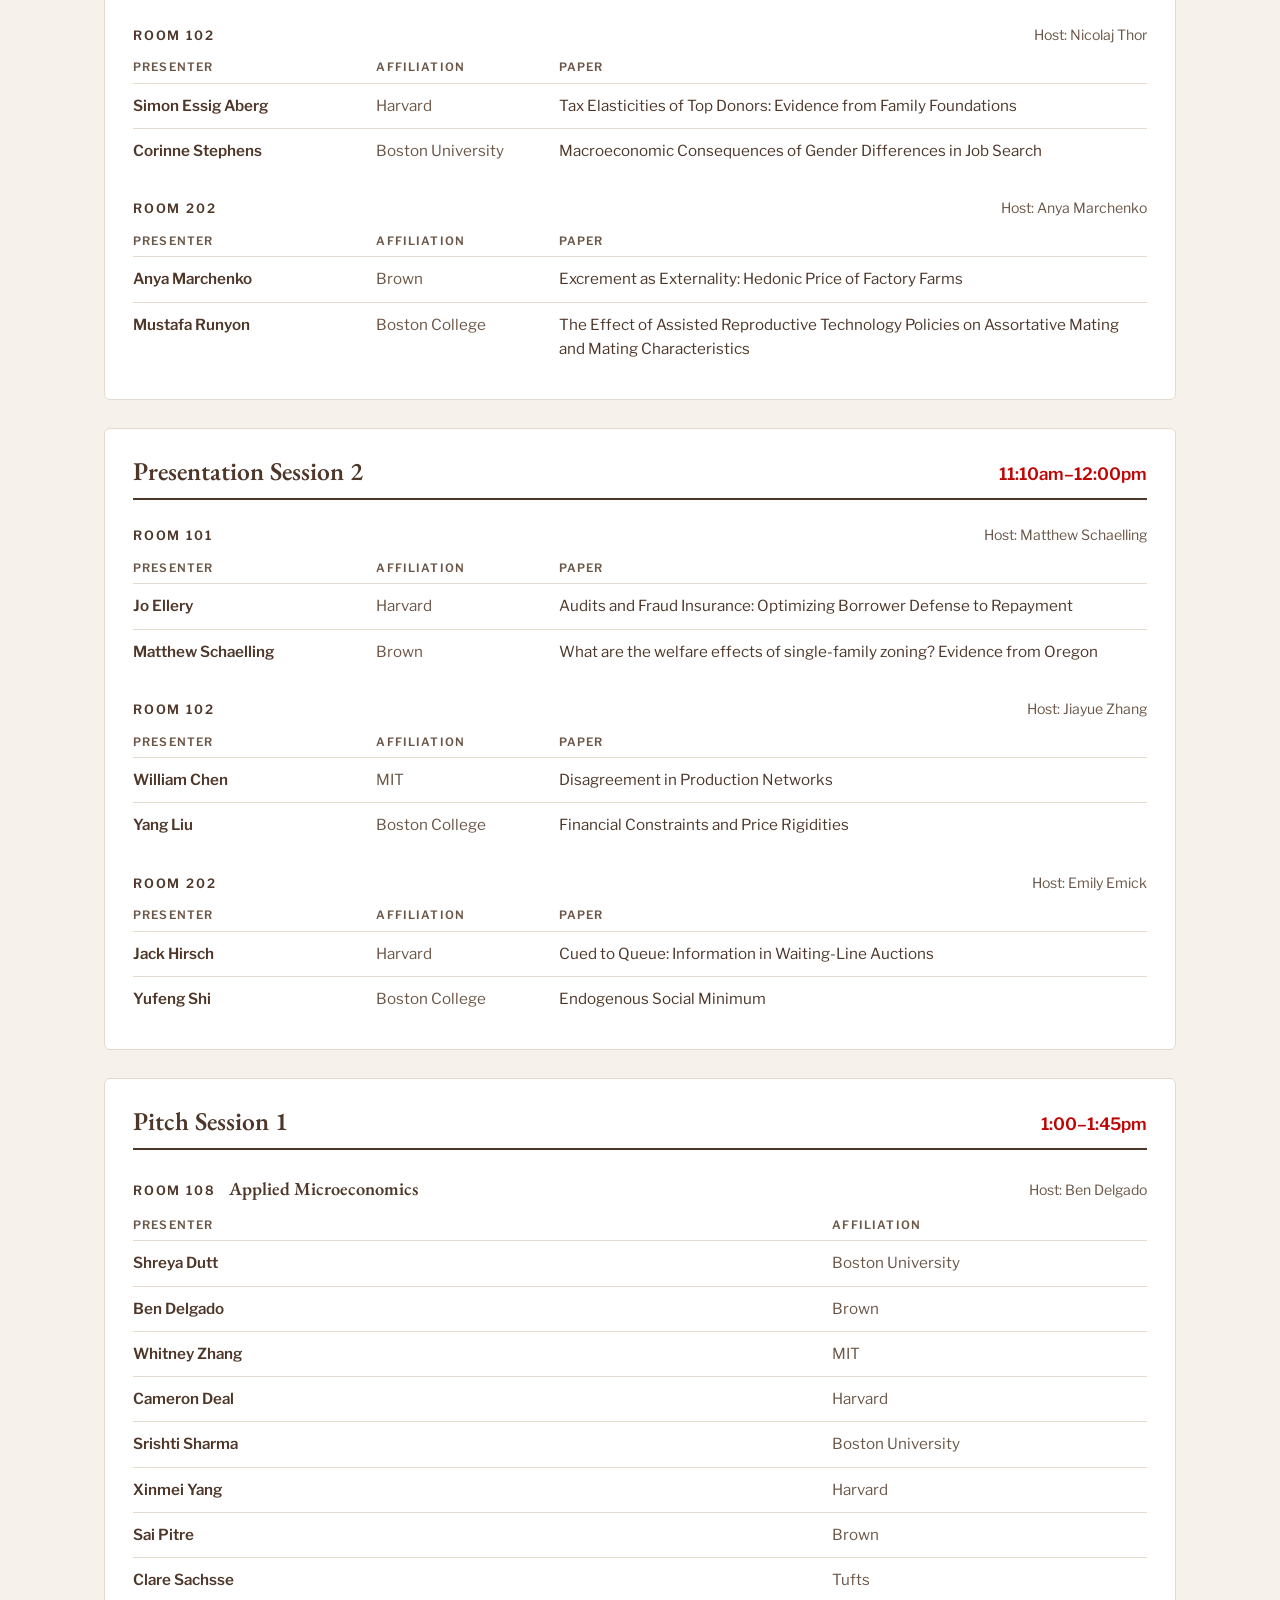
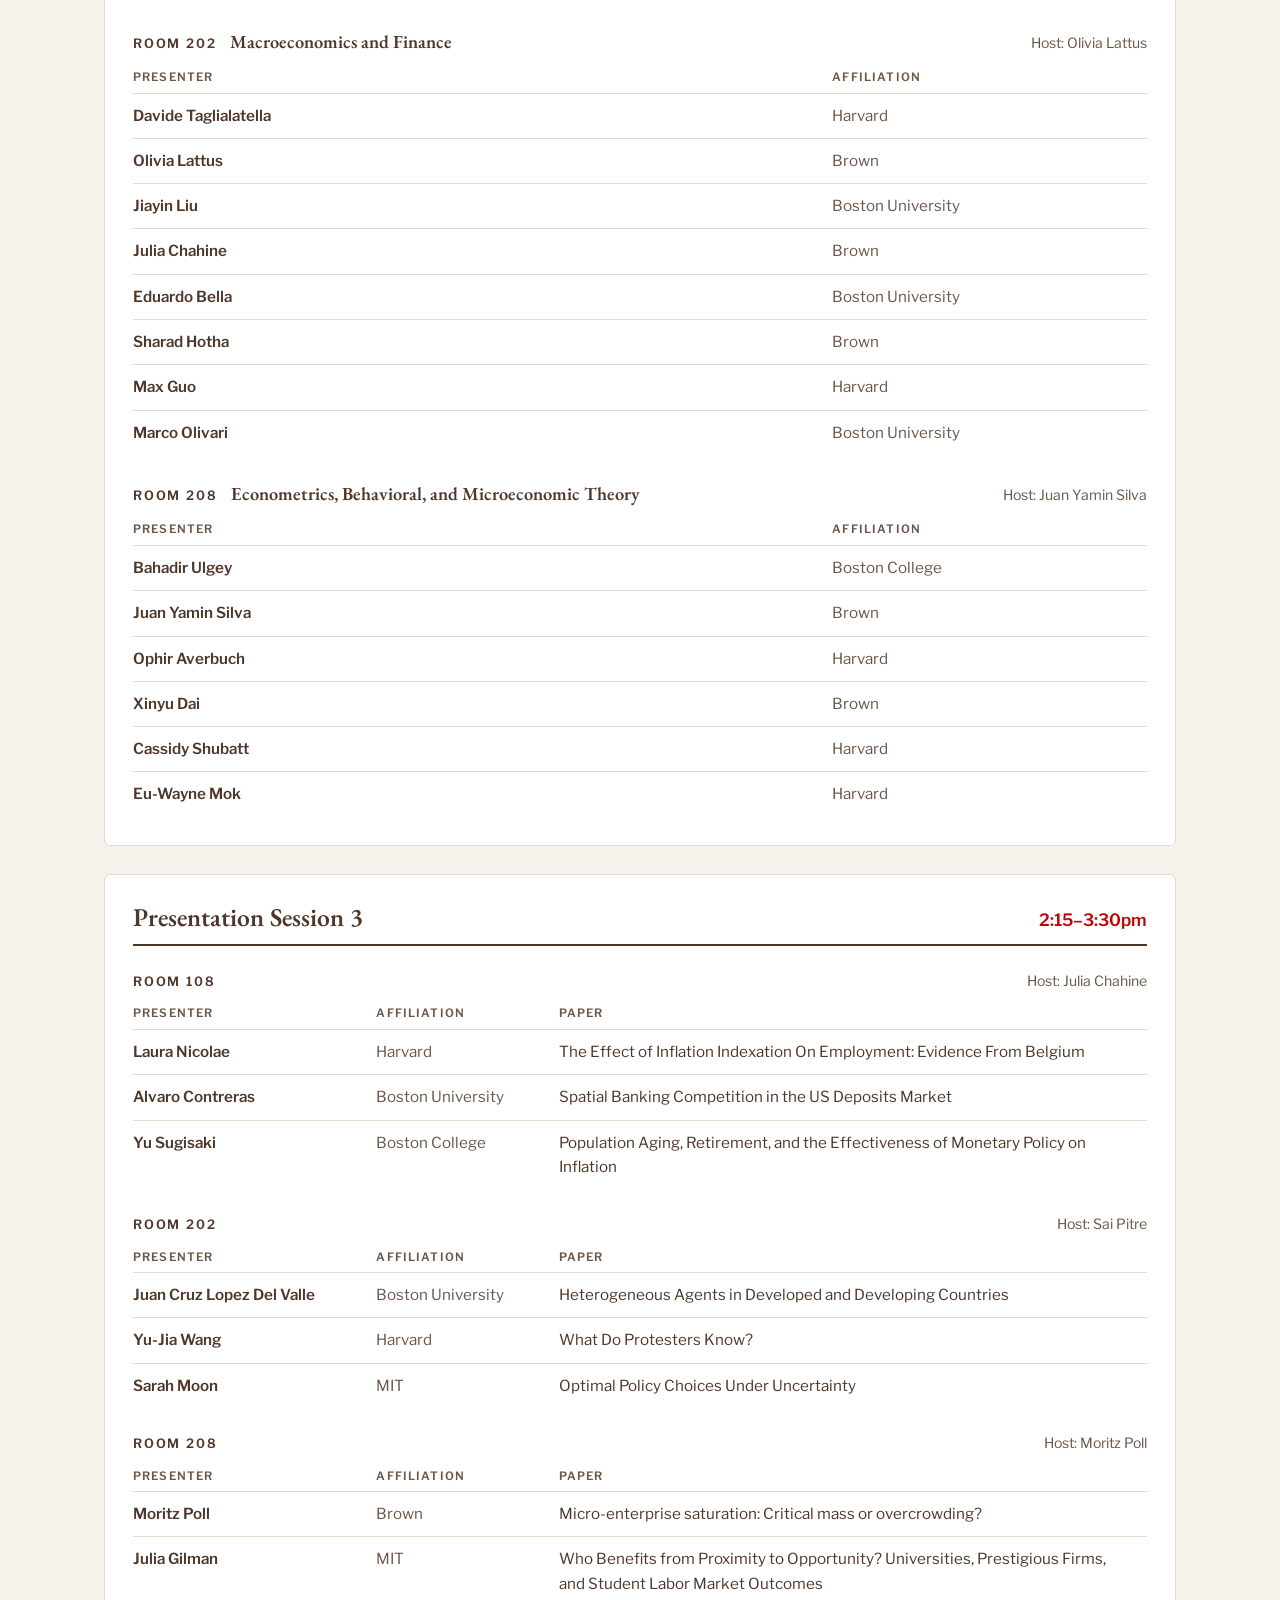
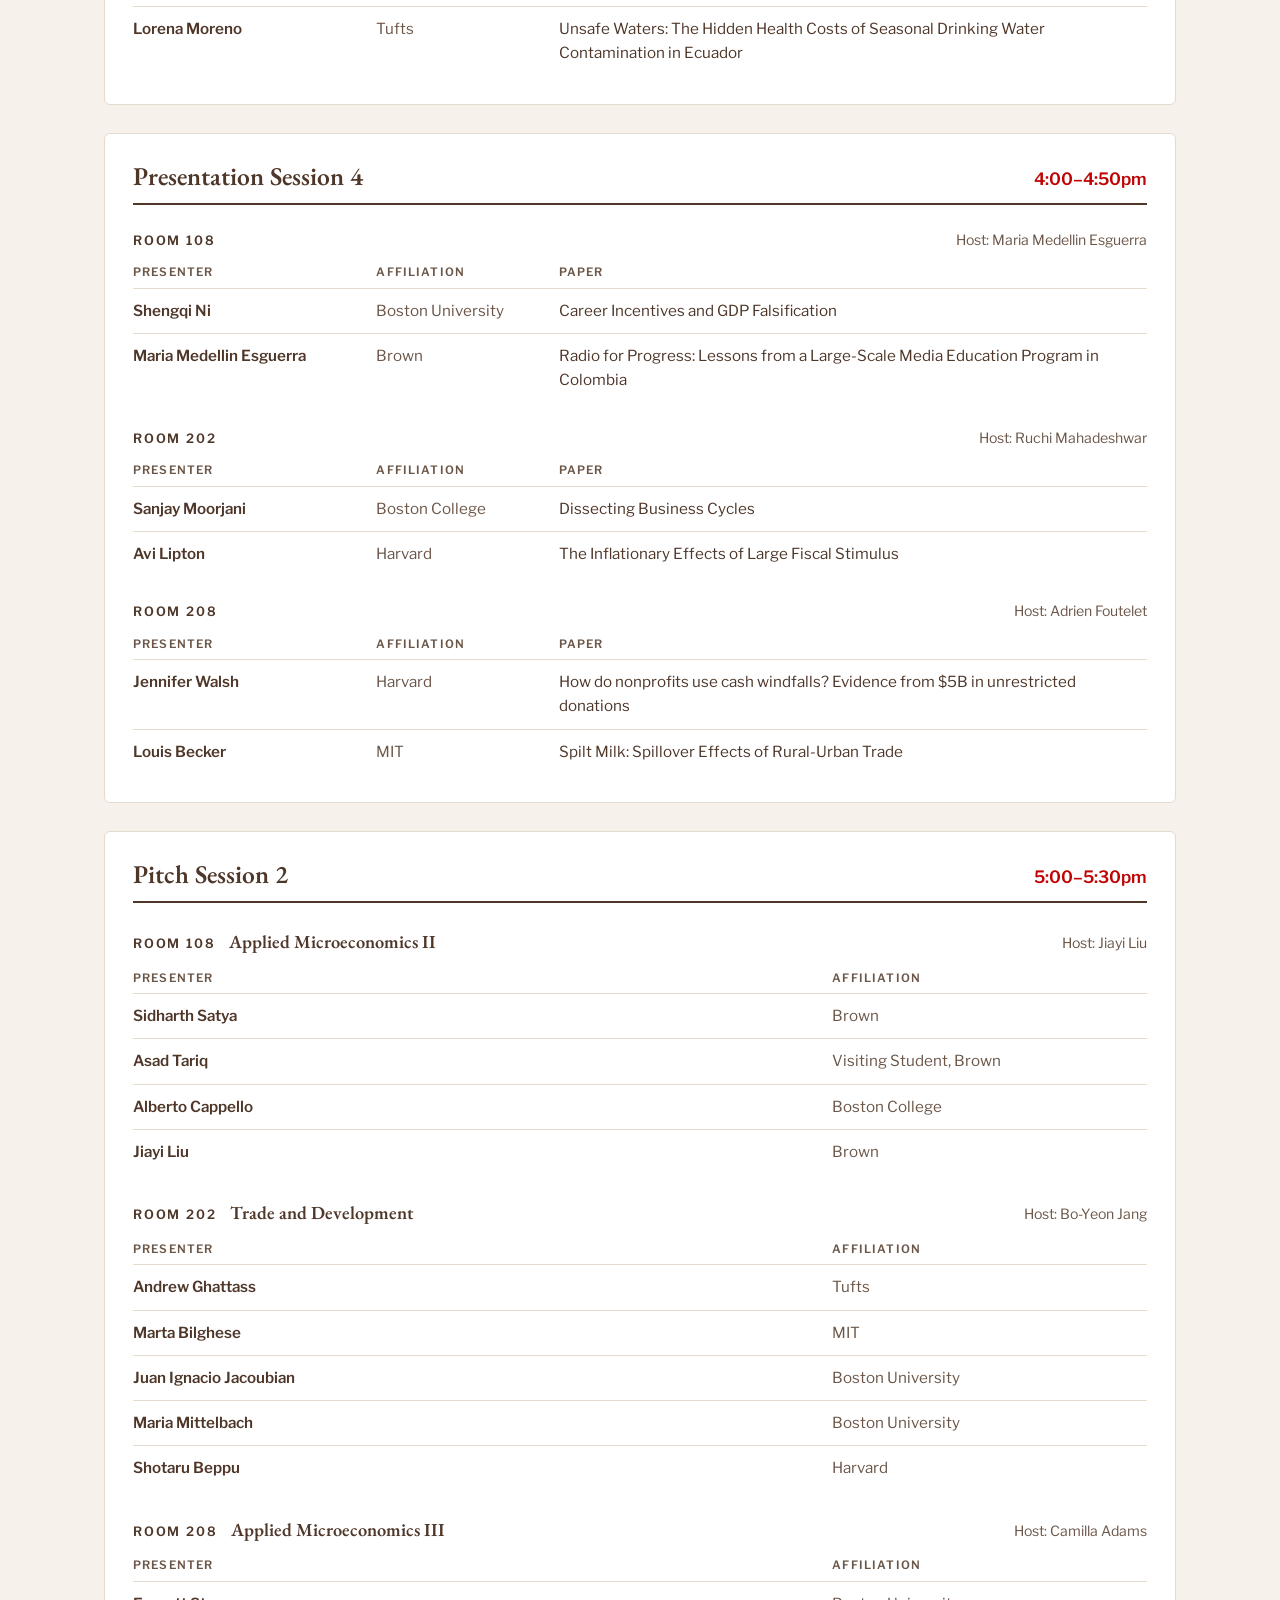
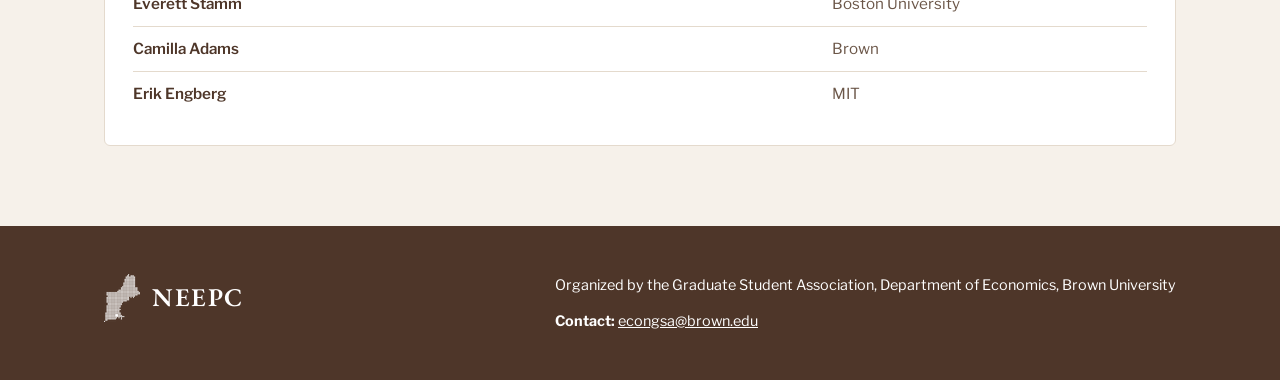
==== commit b76f4cc4: "Use affiliations exactly as in the printed programs Co-Authored-By: Claude Opus 5.5 <noreply@anthrop" ====
--- a/2025.html
+++ b/2025.html
@@ -246,7 +246,7 @@
           <table class="talks no-titles">
             <thead><tr><th>Presenter</th><th>Affiliation</th></tr></thead>
             <tbody>
-              <tr><td class="who">Sidharth Satya</td><td class="aff">Brown</td></tr><tr><td class="who">Asad Tariq</td><td class="aff">Brown (visiting)</td></tr><tr><td class="who">Alberto Cappello</td><td class="aff">Boston College</td></tr><tr><td class="who">Jiayi Liu</td><td class="aff">Brown</td></tr>
+              <tr><td class="who">Sidharth Satya</td><td class="aff">Brown</td></tr><tr><td class="who">Asad Tariq</td><td class="aff">Visiting Student, Brown</td></tr><tr><td class="who">Alberto Cappello</td><td class="aff">Boston College</td></tr><tr><td class="who">Jiayi Liu</td><td class="aff">Brown</td></tr>
             </tbody>
           </table>
         </div>
